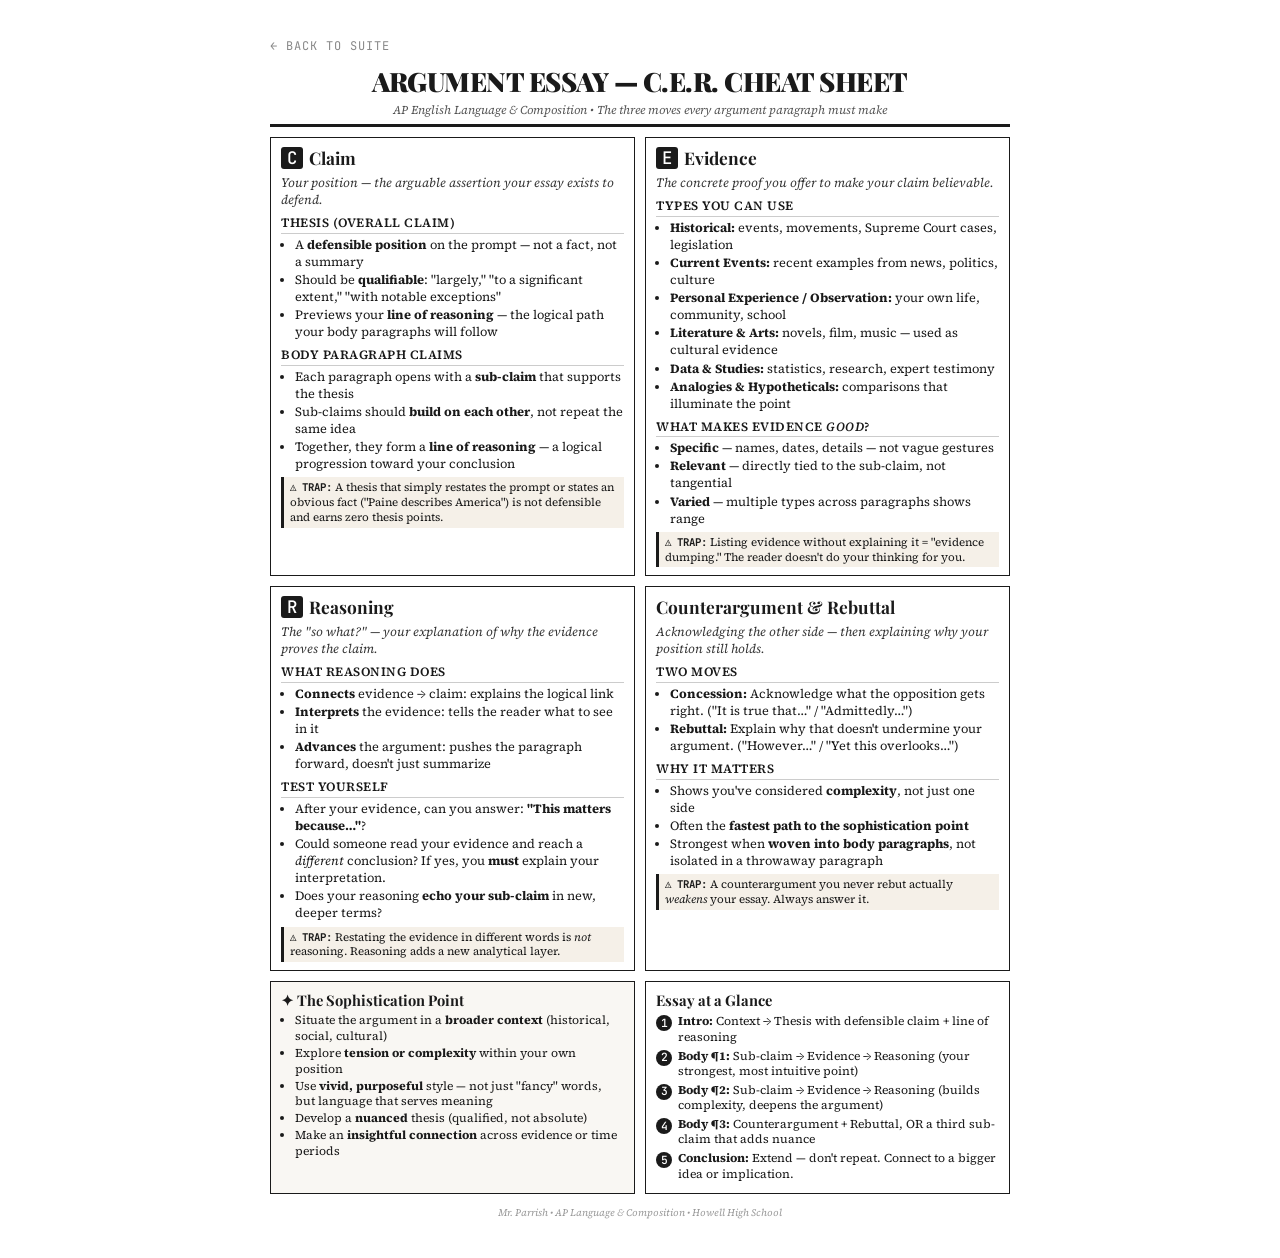
==== ap_lang_argument_cheat_sheet.html @ 0f9cfb64 "Remove leaked API key, add GitHub Actions deploy workflow" ====
<!DOCTYPE html>
<html lang="en">
<head>
<meta charset="UTF-8">
<meta name="viewport" content="width=device-width, initial-scale=1.0">
<title>AP Lang Argument Essay — C.E.R. Cheat Sheet</title>
<link href="https://fonts.googleapis.com/css2?family=Playfair+Display:wght@700;900&family=Source+Serif+4:ital,wght@0,400;0,600;1,400&family=JetBrains+Mono:wght@500&display=swap" rel="stylesheet">
<style>
  @page { margin: 0.4in; size: letter; }
  * { margin: 0; padding: 0; box-sizing: border-box; }

  body {
    font-family: 'Source Serif 4', Georgia, serif;
    font-size: 10.5pt;
    line-height: 1.38;
    color: #1a1a1a;
    background: #fff;
    padding: 0.4in;
    max-width: 8.5in;
    margin: 0 auto;
  }

  /* HEADER */
  .header {
    text-align: center;
    border-bottom: 3px solid #1a1a1a;
    padding-bottom: 6px;
    margin-bottom: 10px;
  }
  .header h1 {
    font-family: 'Playfair Display', serif;
    font-weight: 900;
    font-size: 20pt;
    letter-spacing: -0.5px;
    text-transform: uppercase;
  }
  .header .subtitle {
    font-size: 9pt;
    font-style: italic;
    color: #555;
    margin-top: 2px;
  }

  /* MAIN GRID */
  .grid {
    display: grid;
    grid-template-columns: 1fr 1fr;
    gap: 10px;
  }

  /* CARDS */
  .card {
    border: 1.5px solid #1a1a1a;
    padding: 8px 10px;
    position: relative;
  }
  .card.full-width {
    grid-column: 1 / -1;
  }
  .card h2 {
    font-family: 'Playfair Display', serif;
    font-weight: 700;
    font-size: 13pt;
    margin-bottom: 4px;
    display: flex;
    align-items: center;
    gap: 6px;
  }
  .card h2 .letter {
    display: inline-flex;
    align-items: center;
    justify-content: center;
    width: 22px;
    height: 22px;
    background: #1a1a1a;
    color: #fff;
    font-family: 'JetBrains Mono', monospace;
    font-size: 13pt;
    font-weight: 500;
    border-radius: 3px;
    flex-shrink: 0;
  }
  .card h3 {
    font-family: 'Source Serif 4', serif;
    font-weight: 600;
    font-size: 9.5pt;
    text-transform: uppercase;
    letter-spacing: 0.5px;
    margin-top: 6px;
    margin-bottom: 2px;
    border-bottom: 1px solid #ccc;
    padding-bottom: 1px;
  }
  .card p, .card li {
    font-size: 9.5pt;
    line-height: 1.35;
  }
  .card ul {
    padding-left: 14px;
    margin-top: 2px;
  }
  .card li {
    margin-bottom: 1px;
  }
  .card .definition {
    font-style: italic;
    font-size: 9.5pt;
    color: #333;
    margin-bottom: 3px;
  }
  .card .warning {
    background: #f5f0e8;
    border-left: 3px solid #1a1a1a;
    padding: 3px 6px;
    margin-top: 5px;
    font-size: 8.5pt;
    line-height: 1.3;
  }
  .card .warning strong {
    font-family: 'JetBrains Mono', monospace;
    font-size: 8pt;
  }

  /* BOTTOM BAR */
  .bottom-bar {
    grid-column: 1 / -1;
    display: grid;
    grid-template-columns: 1fr 1fr;
    gap: 10px;
  }

  /* SOPHISTICATION SECTION */
  .soph {
    border: 1.5px solid #1a1a1a;
    background: #f9f7f3;
    padding: 8px 10px;
  }
  .soph h2 {
    font-family: 'Playfair Display', serif;
    font-weight: 700;
    font-size: 11pt;
    margin-bottom: 3px;
  }
  .soph ul {
    padding-left: 14px;
    margin-top: 2px;
  }
  .soph li {
    font-size: 9pt;
    line-height: 1.32;
    margin-bottom: 1px;
  }

  /* STRUCTURE QUICK-REF */
  .structure {
    border: 1.5px solid #1a1a1a;
    padding: 8px 10px;
  }
  .structure h2 {
    font-family: 'Playfair Display', serif;
    font-weight: 700;
    font-size: 11pt;
    margin-bottom: 4px;
  }
  .structure .step {
    display: flex;
    gap: 6px;
    margin-bottom: 3px;
    font-size: 9pt;
    line-height: 1.3;
  }
  .structure .step-num {
    font-family: 'JetBrains Mono', monospace;
    font-weight: 500;
    font-size: 8.5pt;
    background: #1a1a1a;
    color: #fff;
    width: 16px;
    height: 16px;
    display: inline-flex;
    align-items: center;
    justify-content: center;
    border-radius: 50%;
    flex-shrink: 0;
    margin-top: 1px;
  }

  /* FOOTER */
  .footer {
    grid-column: 1 / -1;
    text-align: center;
    font-size: 7.5pt;
    color: #999;
    margin-top: 2px;
    font-style: italic;
  }

  @media print {
    body { padding: 0; }
    .card, .soph, .structure { break-inside: avoid; }
    .screen-nav { display: none; }
  }
  .screen-nav {
    font-family: 'JetBrains Mono', monospace;
    font-size: 9pt;
    margin-bottom: 8px;
  }
  .screen-nav a {
    color: #888;
    text-decoration: none;
    letter-spacing: 1px;
  }
  .screen-nav a:hover { color: #333; }
</style>
</head>
<body>

<div class="screen-nav"><a href="index.html">← BACK TO SUITE</a></div>

<div class="header">
  <h1>Argument Essay — C.E.R. Cheat Sheet</h1>
  <div class="subtitle">AP English Language &amp; Composition &bull; The three moves every argument paragraph must make</div>
</div>

<div class="grid">

  <!-- CLAIM -->
  <div class="card">
    <h2><span class="letter">C</span> Claim</h2>
    <p class="definition">Your position — the arguable assertion your essay exists to defend.</p>

    <h3>Thesis (Overall Claim)</h3>
    <ul>
      <li>A <strong>defensible position</strong> on the prompt — not a fact, not a summary</li>
      <li>Should be <strong>qualifiable</strong>: "largely," "to a significant extent," "with notable exceptions"</li>
      <li>Previews your <strong>line of reasoning</strong> — the logical path your body paragraphs will follow</li>
    </ul>

    <h3>Body Paragraph Claims</h3>
    <ul>
      <li>Each paragraph opens with a <strong>sub-claim</strong> that supports the thesis</li>
      <li>Sub-claims should <strong>build on each other</strong>, not repeat the same idea</li>
      <li>Together, they form a <strong>line of reasoning</strong> — a logical progression toward your conclusion</li>
    </ul>

    <div class="warning">
      <strong>⚠ TRAP:</strong> A thesis that simply restates the prompt or states an obvious fact ("Paine describes America") is not defensible and earns zero thesis points.
    </div>
  </div>

  <!-- EVIDENCE -->
  <div class="card">
    <h2><span class="letter">E</span> Evidence</h2>
    <p class="definition">The concrete proof you offer to make your claim believable.</p>

    <h3>Types You Can Use</h3>
    <ul>
      <li><strong>Historical:</strong> events, movements, Supreme Court cases, legislation</li>
      <li><strong>Current Events:</strong> recent examples from news, politics, culture</li>
      <li><strong>Personal Experience / Observation:</strong> your own life, community, school</li>
      <li><strong>Literature &amp; Arts:</strong> novels, film, music — used as cultural evidence</li>
      <li><strong>Data &amp; Studies:</strong> statistics, research, expert testimony</li>
      <li><strong>Analogies &amp; Hypotheticals:</strong> comparisons that illuminate the point</li>
    </ul>

    <h3>What Makes Evidence <em>Good</em>?</h3>
    <ul>
      <li><strong>Specific</strong> — names, dates, details — not vague gestures</li>
      <li><strong>Relevant</strong> — directly tied to the sub-claim, not tangential</li>
      <li><strong>Varied</strong> — multiple types across paragraphs shows range</li>
    </ul>

    <div class="warning">
      <strong>⚠ TRAP:</strong> Listing evidence without explaining it = "evidence dumping." The reader doesn't do your thinking for you.
    </div>
  </div>

  <!-- REASONING -->
  <div class="card">
    <h2><span class="letter">R</span> Reasoning</h2>
    <p class="definition">The "so what?" — your explanation of <em>why</em> the evidence proves the claim.</p>

    <h3>What Reasoning Does</h3>
    <ul>
      <li><strong>Connects</strong> evidence → claim: explains the logical link</li>
      <li><strong>Interprets</strong> the evidence: tells the reader what to see in it</li>
      <li><strong>Advances</strong> the argument: pushes the paragraph forward, doesn't just summarize</li>
    </ul>

    <h3>Test Yourself</h3>
    <ul>
      <li>After your evidence, can you answer: <strong>"This matters because…"</strong>?</li>
      <li>Could someone read your evidence and reach a <em>different</em> conclusion? If yes, you <strong>must</strong> explain your interpretation.</li>
      <li>Does your reasoning <strong>echo your sub-claim</strong> in new, deeper terms?</li>
    </ul>

    <div class="warning">
      <strong>⚠ TRAP:</strong> Restating the evidence in different words is <em>not</em> reasoning. Reasoning adds a new analytical layer.
    </div>
  </div>

  <!-- COUNTERARGUMENT -->
  <div class="card">
    <h2>Counterargument &amp; Rebuttal</h2>
    <p class="definition">Acknowledging the other side — then explaining why your position still holds.</p>

    <h3>Two Moves</h3>
    <ul>
      <li><strong>Concession:</strong> Acknowledge what the opposition gets right. ("It is true that…" / "Admittedly…")</li>
      <li><strong>Rebuttal:</strong> Explain why that doesn't undermine your argument. ("However…" / "Yet this overlooks…")</li>
    </ul>

    <h3>Why It Matters</h3>
    <ul>
      <li>Shows you've considered <strong>complexity</strong>, not just one side</li>
      <li>Often the <strong>fastest path to the sophistication point</strong></li>
      <li>Strongest when <strong>woven into body paragraphs</strong>, not isolated in a throwaway paragraph</li>
    </ul>

    <div class="warning">
      <strong>⚠ TRAP:</strong> A counterargument you never rebut actually <em>weakens</em> your essay. Always answer it.
    </div>
  </div>

  <!-- BOTTOM SECTION -->
  <div class="bottom-bar">

    <!-- SOPHISTICATION -->
    <div class="soph">
      <h2>✦ The Sophistication Point</h2>
      <ul>
        <li>Situate the argument in a <strong>broader context</strong> (historical, social, cultural)</li>
        <li>Explore <strong>tension or complexity</strong> within your own position</li>
        <li>Use <strong>vivid, purposeful</strong> style — not just "fancy" words, but language that serves meaning</li>
        <li>Develop a <strong>nuanced</strong> thesis (qualified, not absolute)</li>
        <li>Make an <strong>insightful connection</strong> across evidence or time periods</li>
      </ul>
    </div>

    <!-- STRUCTURE -->
    <div class="structure">
      <h2>Essay at a Glance</h2>
      <div class="step"><span class="step-num">1</span><span><strong>Intro:</strong> Context → Thesis with defensible claim + line of reasoning</span></div>
      <div class="step"><span class="step-num">2</span><span><strong>Body ¶1:</strong> Sub-claim → Evidence → Reasoning (your strongest, most intuitive point)</span></div>
      <div class="step"><span class="step-num">3</span><span><strong>Body ¶2:</strong> Sub-claim → Evidence → Reasoning (builds complexity, deepens the argument)</span></div>
      <div class="step"><span class="step-num">4</span><span><strong>Body ¶3:</strong> Counterargument + Rebuttal, OR a third sub-claim that adds nuance</span></div>
      <div class="step"><span class="step-num">5</span><span><strong>Conclusion:</strong> Extend — don't repeat. Connect to a bigger idea or implication.</span></div>
    </div>

  </div>

  <div class="footer">
    Mr. Parrish &bull; AP Language &amp; Composition &bull; Howell High School
  </div>

</div>

</body>
</html>
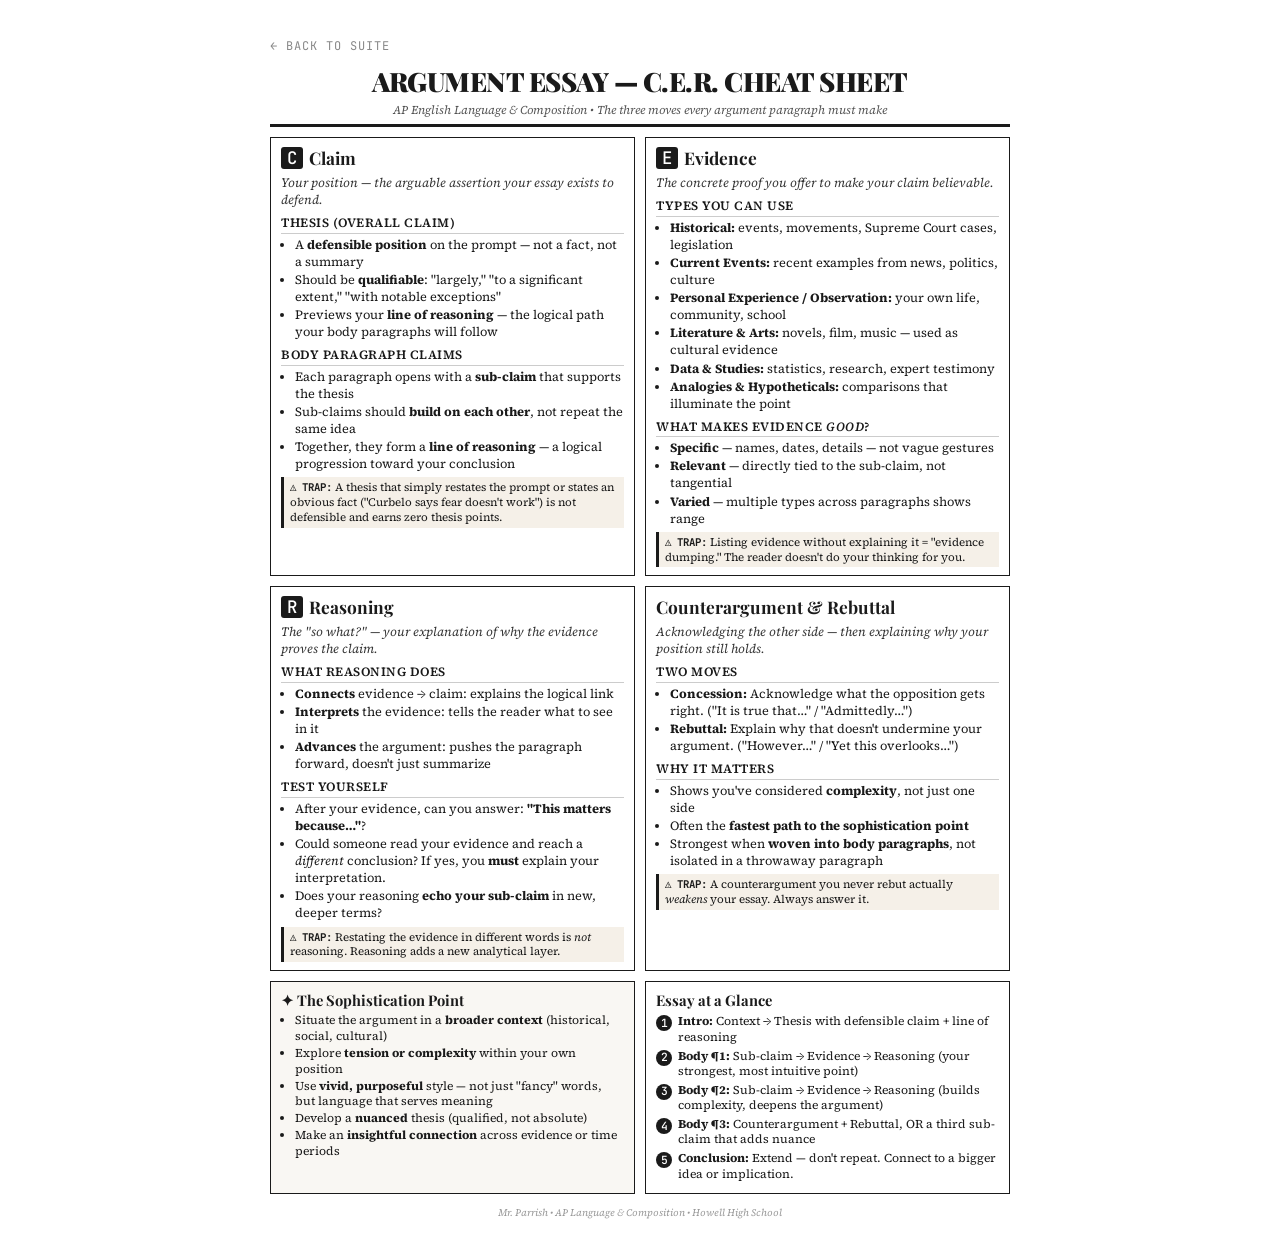
==== commit b6b40535: "Fix lingering Paine references in Step-Builder and cheat sheets" ====
--- a/ap_lang_argument_cheat_sheet.html
+++ b/ap_lang_argument_cheat_sheet.html
@@ -244,7 +244,7 @@
     </ul>
 
     <div class="warning">
-      <strong>⚠ TRAP:</strong> A thesis that simply restates the prompt or states an obvious fact ("Paine describes America") is not defensible and earns zero thesis points.
+      <strong>⚠ TRAP:</strong> A thesis that simply restates the prompt or states an obvious fact ("Curbelo says fear doesn't work") is not defensible and earns zero thesis points.
     </div>
   </div>
 
